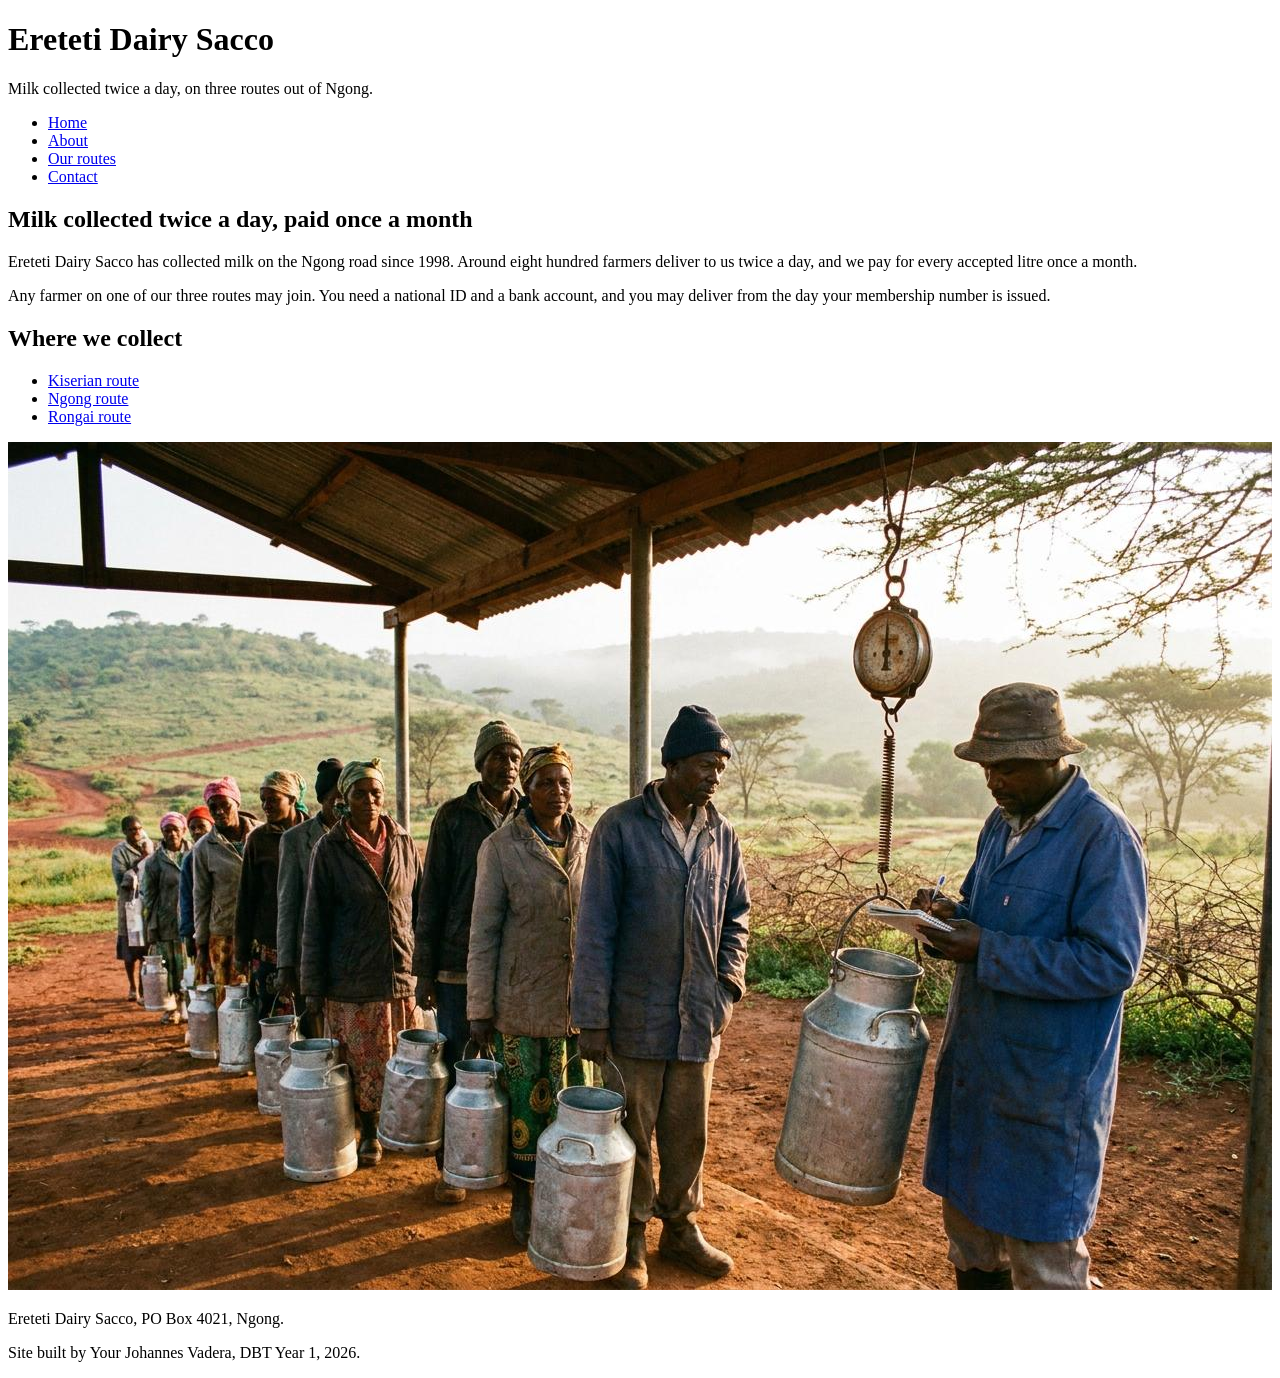
==== index.html @ 57ba9140 "Week 2 four pages, all validating" ====
<!DOCTYPE html>
<html lang="en">
<head>
  <meta charset="utf-8">
  <title>Ereteti Dairy Sacco</title>
</head>
<body>
  <header>
    <h1>Ereteti Dairy Sacco</h1>
    <p>Milk collected twice a day, on three routes out of Ngong.</p>
  </header>

  <nav>
    <ul>
      <li><a href="index.html">Home</a></li>
      <li><a href="about.html">About</a></li>
      <li><a href="routes.html">Our routes</a></li>
      <li><a href="contact.html">Contact</a></li>
    </ul>
  </nav>

  <main>
    <section>
      <h2>Milk collected twice a day, paid once a month</h2>
      <p>Ereteti Dairy Sacco has collected milk on the Ngong road since 1998. Around eight hundred farmers deliver to us twice a day, and we pay for every accepted litre once a month.</p>
      <p>Any farmer on one of our three routes may join. You need a national ID and a bank account, and you may deliver from the day your membership number is issued.</p>
    </section>

    <section>
      <h2>Where we collect</h2>
      <ul>
        <li><a href="routes.html">Kiserian route</a></li>
        <li><a href="routes.html">Ngong route</a></li>
        <li><a href="routes.html">Rongai route</a></li>
      </ul>
    </section>

    <img src="img/collection-centre.jpg" alt="Farmers queuing with churns at the Kiserian centre">
  </main>

  <footer>
    <p>Ereteti Dairy Sacco, PO Box 4021, Ngong.</p>
    <p>Site built by Your Johannes Vadera, DBT Year 1, 2026.</p>
  </footer>
</body>
</html>
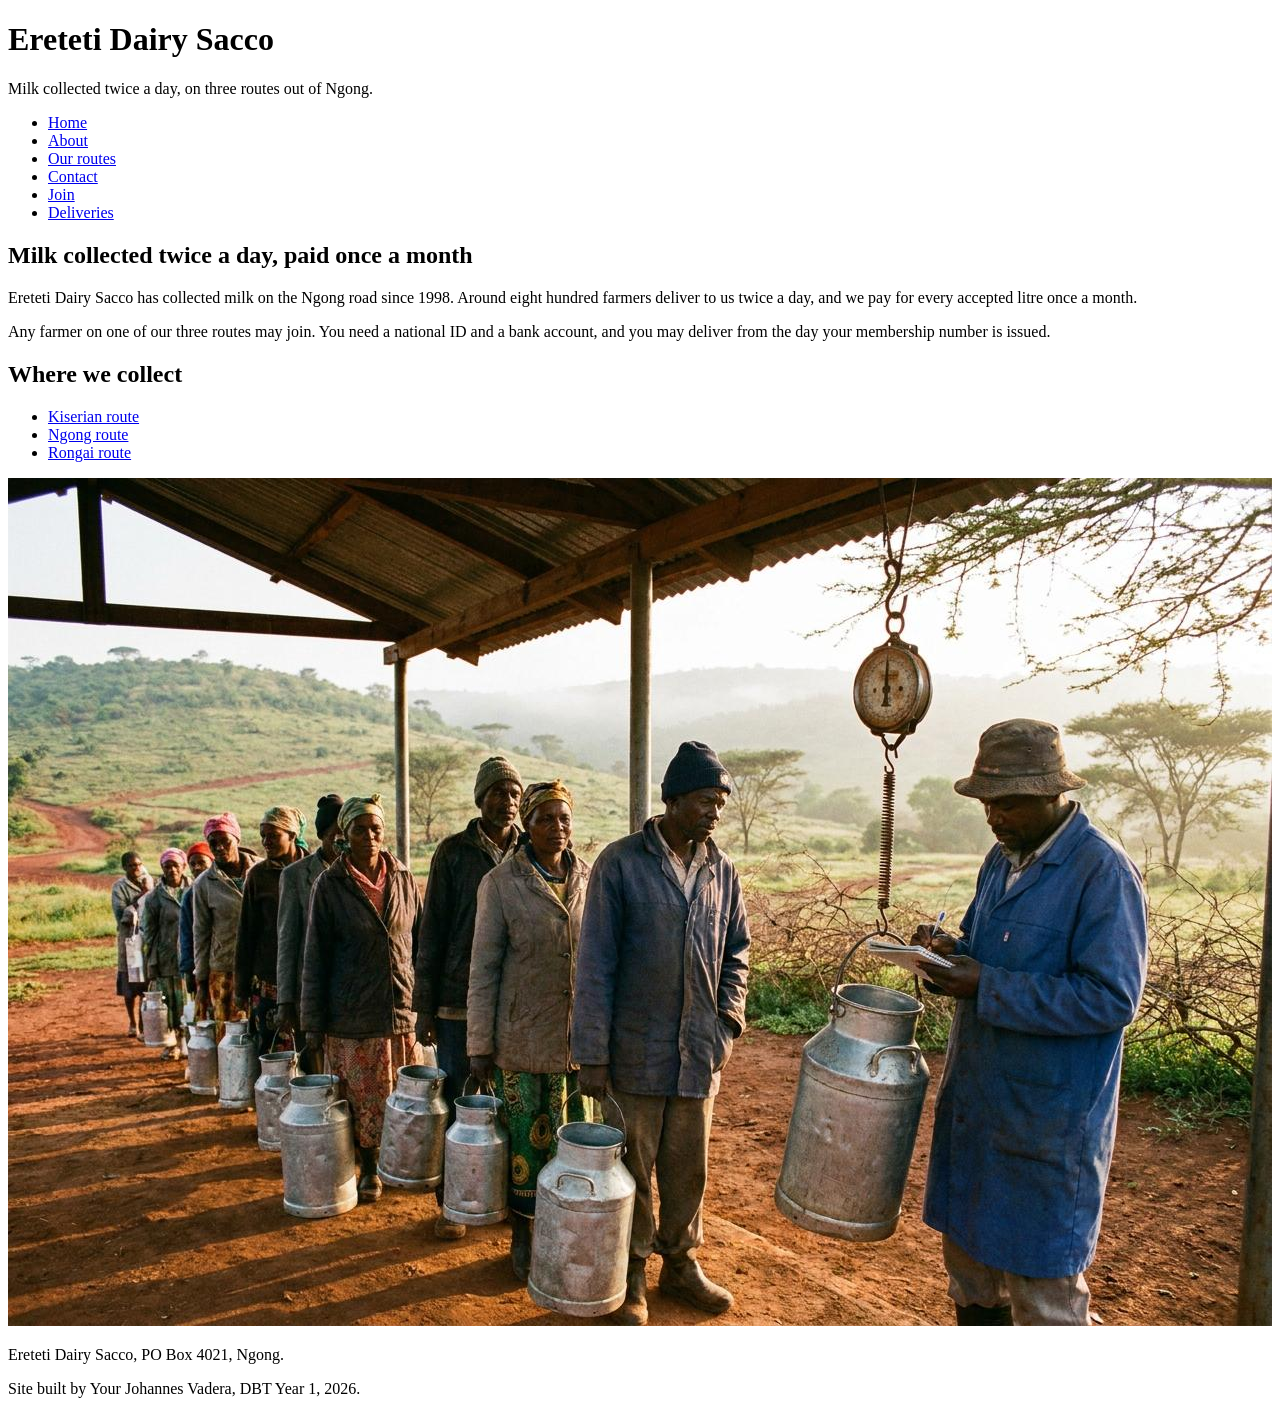
==== commit 50992cd7: "Week 3 the register form and the deliveries table" ====
--- a/index.html
+++ b/index.html
@@ -16,6 +16,8 @@
       <li><a href="about.html">About</a></li>
       <li><a href="routes.html">Our routes</a></li>
       <li><a href="contact.html">Contact</a></li>
+      <li><a href="register.html">Join</a></li>
+      <li><a href="deliveries.html">Deliveries</a></li>
     </ul>
   </nav>
 
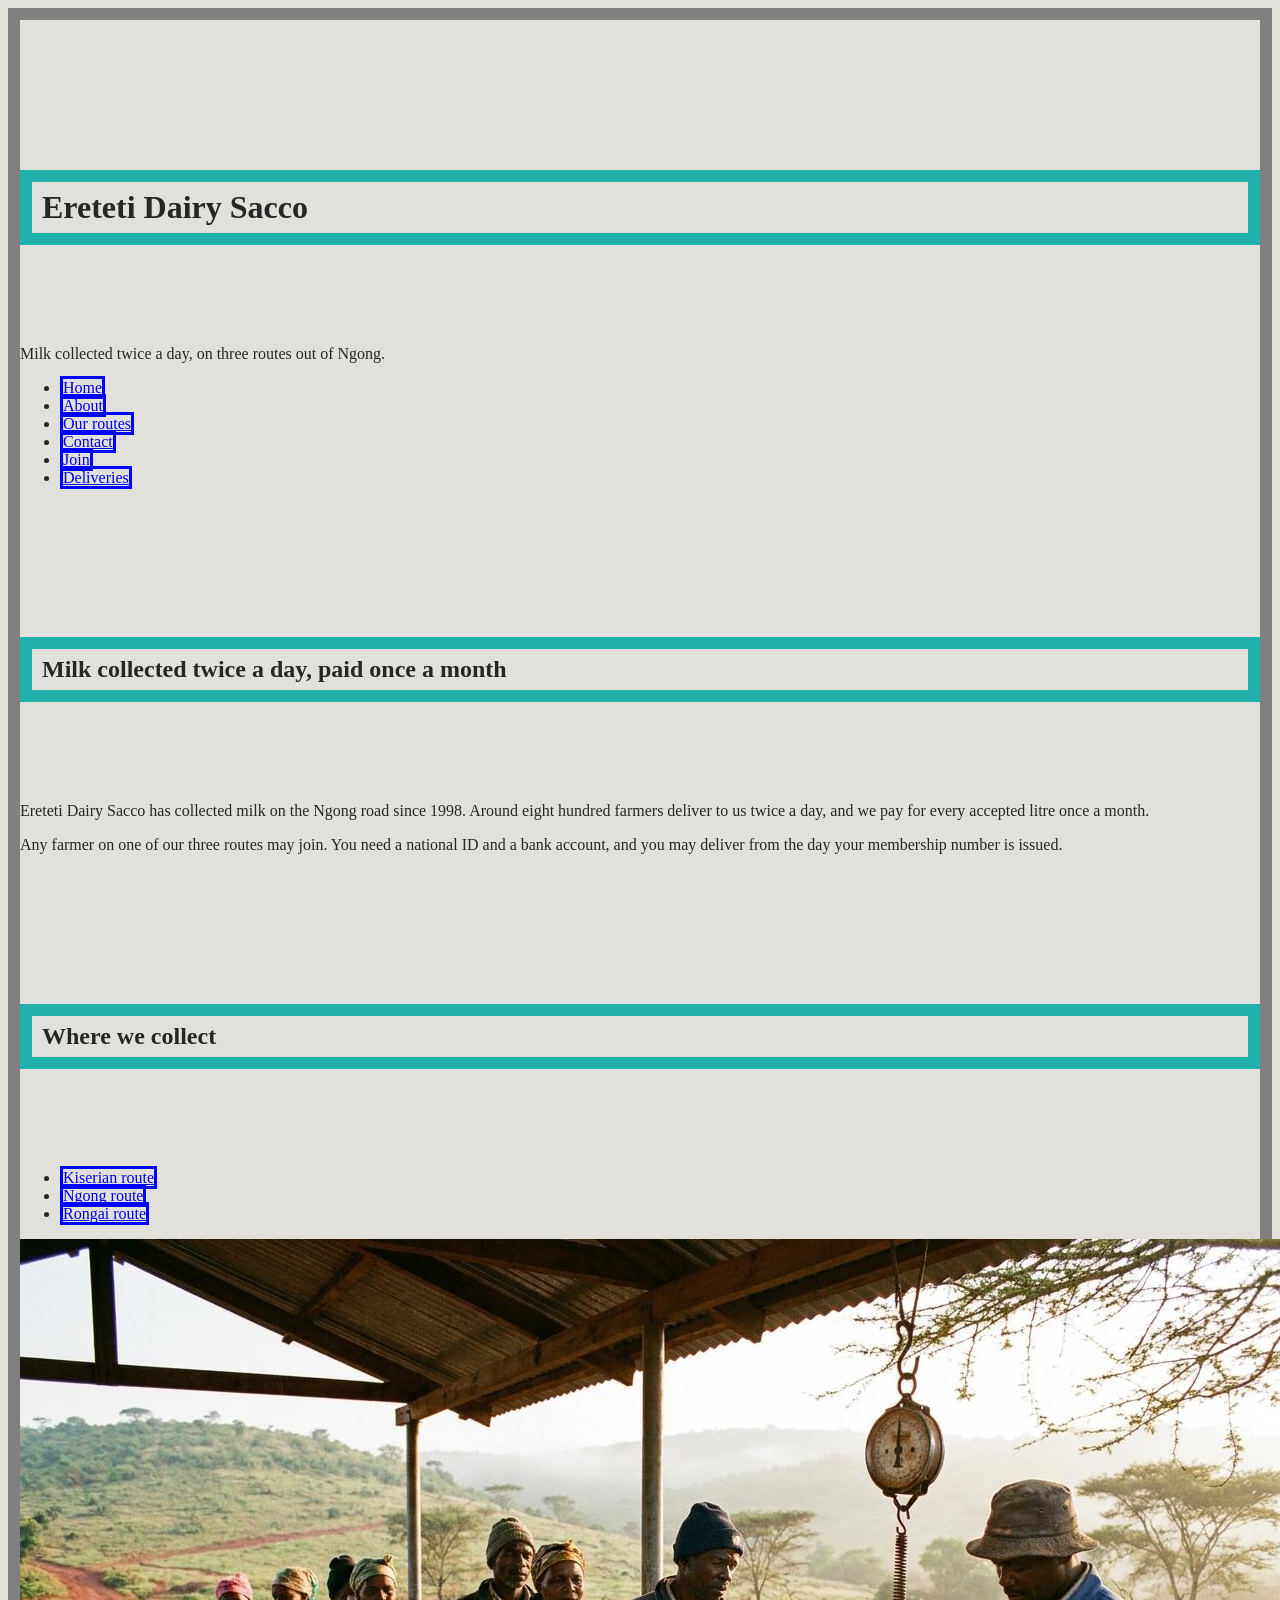
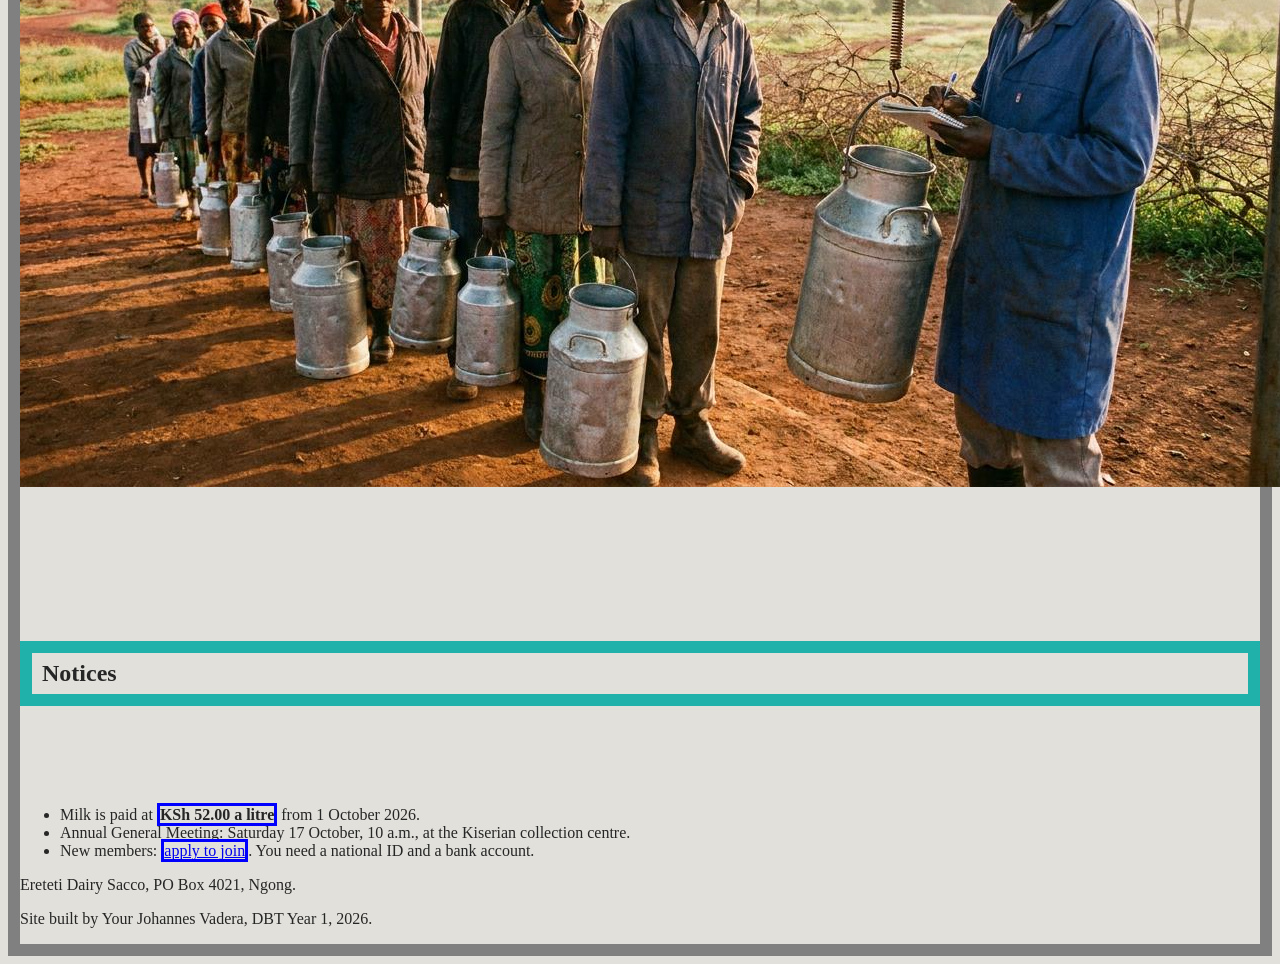
==== commit f64417f3: "Week 6 - the five changes to the HTML" ====
--- a/index.html
+++ b/index.html
@@ -2,7 +2,9 @@
 <html lang="en">
 <head>
   <meta charset="utf-8">
+  <meta name="viewport" content="width=device-width, initial-scale=1">
   <title>Ereteti Dairy Sacco</title>
+  <link rel="stylesheet" href="css/style.css">
 </head>
 <body>
   <header>
@@ -30,7 +32,7 @@
 
     <section>
       <h2>Where we collect</h2>
-      <ul>
+      <ul class="route-cards">
         <li><a href="routes.html">Kiserian route</a></li>
         <li><a href="routes.html">Ngong route</a></li>
         <li><a href="routes.html">Rongai route</a></li>
@@ -40,6 +42,19 @@
     <img src="img/collection-centre.jpg" alt="Farmers queuing with churns at the Kiserian centre">
   </main>
 
+  <aside>
+    <h2>Notices</h2>
+    <ul>
+      <li>Milk is paid at <strong>KSh 52.00 a litre</strong> from
+        1 October 2026.</li>
+      <li>Annual General Meeting: Saturday 17 October, 10 a.m., at the
+        Kiserian collection centre.</li>
+      <li>New members: <a href="register.html">apply to join</a>. You need
+        a national ID and a bank account.</li>
+    </ul>
+  </aside>
+  
+
   <footer>
     <p>Ereteti Dairy Sacco, PO Box 4021, Ngong.</p>
     <p>Site built by Your Johannes Vadera, DBT Year 1, 2026.</p>
--- a/css/style.css
+++ b/css/style.css
@@ -0,0 +1,21 @@
+body{
+    background: #e1e0db;
+    color: #262626;
+    border: 12px solid grey;
+}
+
+h1,h2,h3{
+    border-width: 12px;
+    border-color: lightseagreen;
+    border-style: solid;
+    padding-top: 7px;
+    padding-left: 10px;
+    padding-bottom: 7px;
+    padding-right: 10px;
+    margin-top: 150px;
+    margin-bottom:  100px;
+}
+
+strong,ia,a{
+    border: 3px solid blue;
+}
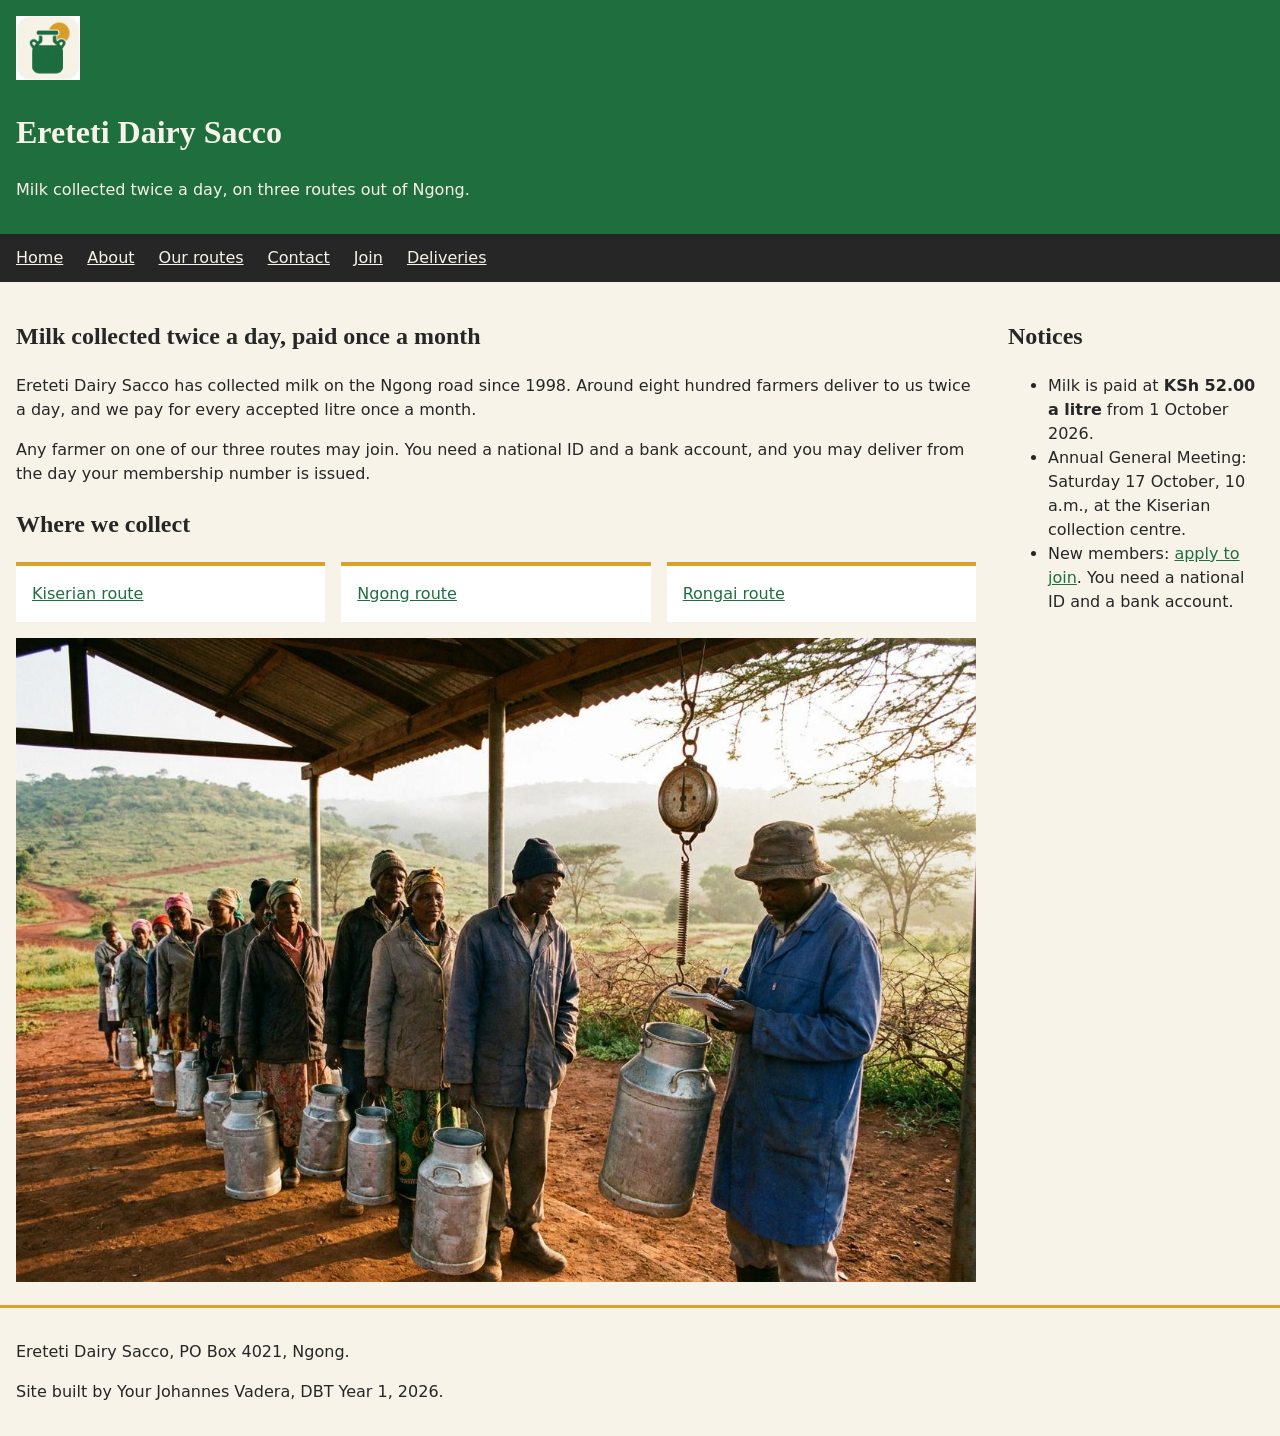
==== commit fbbf723e: "Add the sacco logo and favicon to all six pages" ====
--- a/index.html
+++ b/index.html
@@ -5,9 +5,11 @@
   <meta name="viewport" content="width=device-width, initial-scale=1">
   <title>Ereteti Dairy Sacco</title>
   <link rel="stylesheet" href="css/style.css">
+  <link rel="icon" href="img/favicon-edairy.png">
 </head>
 <body>
   <header>
+    <img src="img/logo-edairy.png" alt="Ereteti Dairy Sacco logo" width="64" height="64">
     <h1>Ereteti Dairy Sacco</h1>
     <p>Milk collected twice a day, on three routes out of Ngong.</p>
   </header>
--- a/css/style.css
+++ b/css/style.css
@@ -1,21 +1,131 @@
-body{
-    background: #e1e0db;
-    color: #262626;
-    border: 12px solid grey;
+* {
+  box-sizing: border-box;
+}
+body {
+  margin: 0;
+  background: #F7F3E8;
+  color: #262626;
+  font-family: "Source Sans 3", system-ui, sans-serif;
+  line-height: 1.5;
+}
+h1, h2 {
+  font-family: "Source Serif 4", Georgia, serif;
 }
 
-h1,h2,h3{
-    border-width: 12px;
-    border-color: lightseagreen;
-    border-style: solid;
-    padding-top: 7px;
-    padding-left: 10px;
-    padding-bottom: 7px;
-    padding-right: 10px;
-    margin-top: 150px;
-    margin-bottom:  100px;
+header {
+  background: #1F6F3E;
+  color: #F7F3E8;
+}
+nav {
+  background: #262626;
+}
+nav a {            
+  color: #F7F3E8;
+}
+a {
+  color: #1F6F3E;
+}
+header, main, aside, footer {
+  padding: 1rem;
+}
+footer {
+  border-top: 3px solid #D8A22B;
 }
 
-strong,ia,a{
-    border: 3px solid blue;
+img {
+  max-width: 100%;
+  height: auto;
+}
+th, td {
+  padding: 0.4rem 0.75rem;
+  text-align: left;
+  border-bottom: 1px solid #c9c2ad;
+}
+thead th {
+  background: #1F6F3E;
+  color: #F7F3E8;
+}
+label {
+  display: block;
+  margin-top: 0.75rem;
+}
+input, select, button {
+  font: inherit;
+  padding: 0.4rem 0.6rem;
+  max-width: 100%;
+}
+button {
+  background: #1F6F3E;
+  color: #F7F3E8;
+  border: 0;
+  padding: 0.6rem 1.2rem;
+  margin-top: 1rem;
+}
+
+body {
+  display: grid;                                     
+  grid-template-columns: minmax(0, 1fr) 18rem;       
+  grid-template-areas:
+    "header header"
+    "nav    nav"
+    "main   aside"
+    "footer footer";
+}
+
+header { grid-area: header; }
+nav    { grid-area: nav; }
+main   { grid-area: main; }                          
+aside  { grid-area: aside; }
+footer { grid-area: footer; }
+
+nav {
+  position: sticky;
+  top: 0;
+}
+nav ul {
+  display: flex;
+  flex-wrap: wrap;
+  gap: 0.25rem 1.5rem;
+  list-style: none;
+  margin: 0;
+  padding: 0.75rem 1rem;
+}
+
+.route-cards {
+  display: flex;
+  flex-wrap: wrap;
+  gap: 1rem;
+  list-style: none;
+  padding: 0;
+}
+.route-cards li {
+  flex: 1 1 12rem;
+  padding: 1rem;
+  background: #ffffff;
+  border-top: 4px solid #D8A22B;
+}
+
+th, td {
+  white-space: nowrap;
+}
+.table-scroll {
+  overflow-x: auto;
+}
+
+@media (max-width: 700px) {
+  body {
+    grid-template-columns: minmax(0, 1fr);
+    grid-template-areas:
+      "header"
+      "nav"
+      "main"
+      "aside"
+      "footer";
+  }
+  nav {
+    position: static;
+  }
+  nav ul {
+    flex-direction: column;
+  }
 }
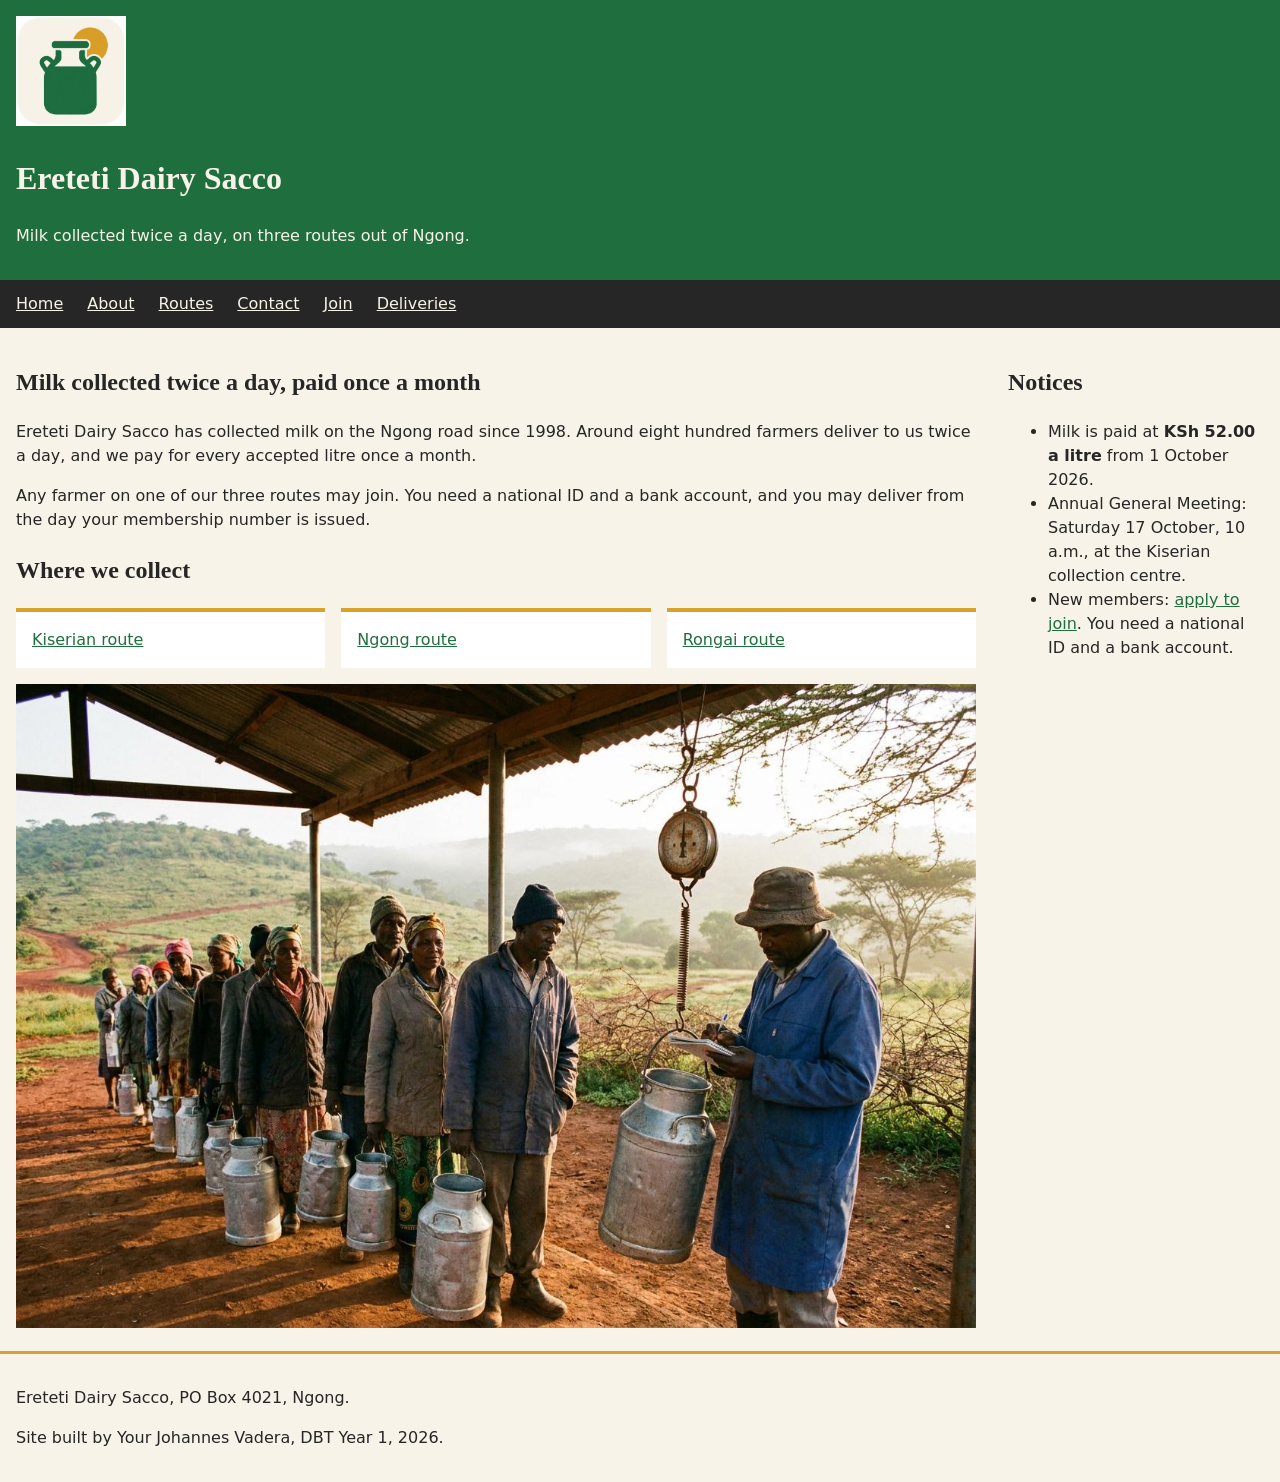
==== commit bf9113ba: "Week 2 pages corrected to match practical" ====
--- a/index.html
+++ b/index.html
@@ -18,7 +18,7 @@
     <ul>
       <li><a href="index.html">Home</a></li>
       <li><a href="about.html">About</a></li>
-      <li><a href="routes.html">Our routes</a></li>
+      <li><a href="routes.html">Routes</a></li>
       <li><a href="contact.html">Contact</a></li>
       <li><a href="register.html">Join</a></li>
       <li><a href="deliveries.html">Deliveries</a></li>
--- a/css/style.css
+++ b/css/style.css
@@ -15,6 +15,10 @@
 header {
   background: #1F6F3E;
   color: #F7F3E8;
+}
+header img {
+  width: 110px;
+  height: auto;
 }
 nav {
   background: #262626;
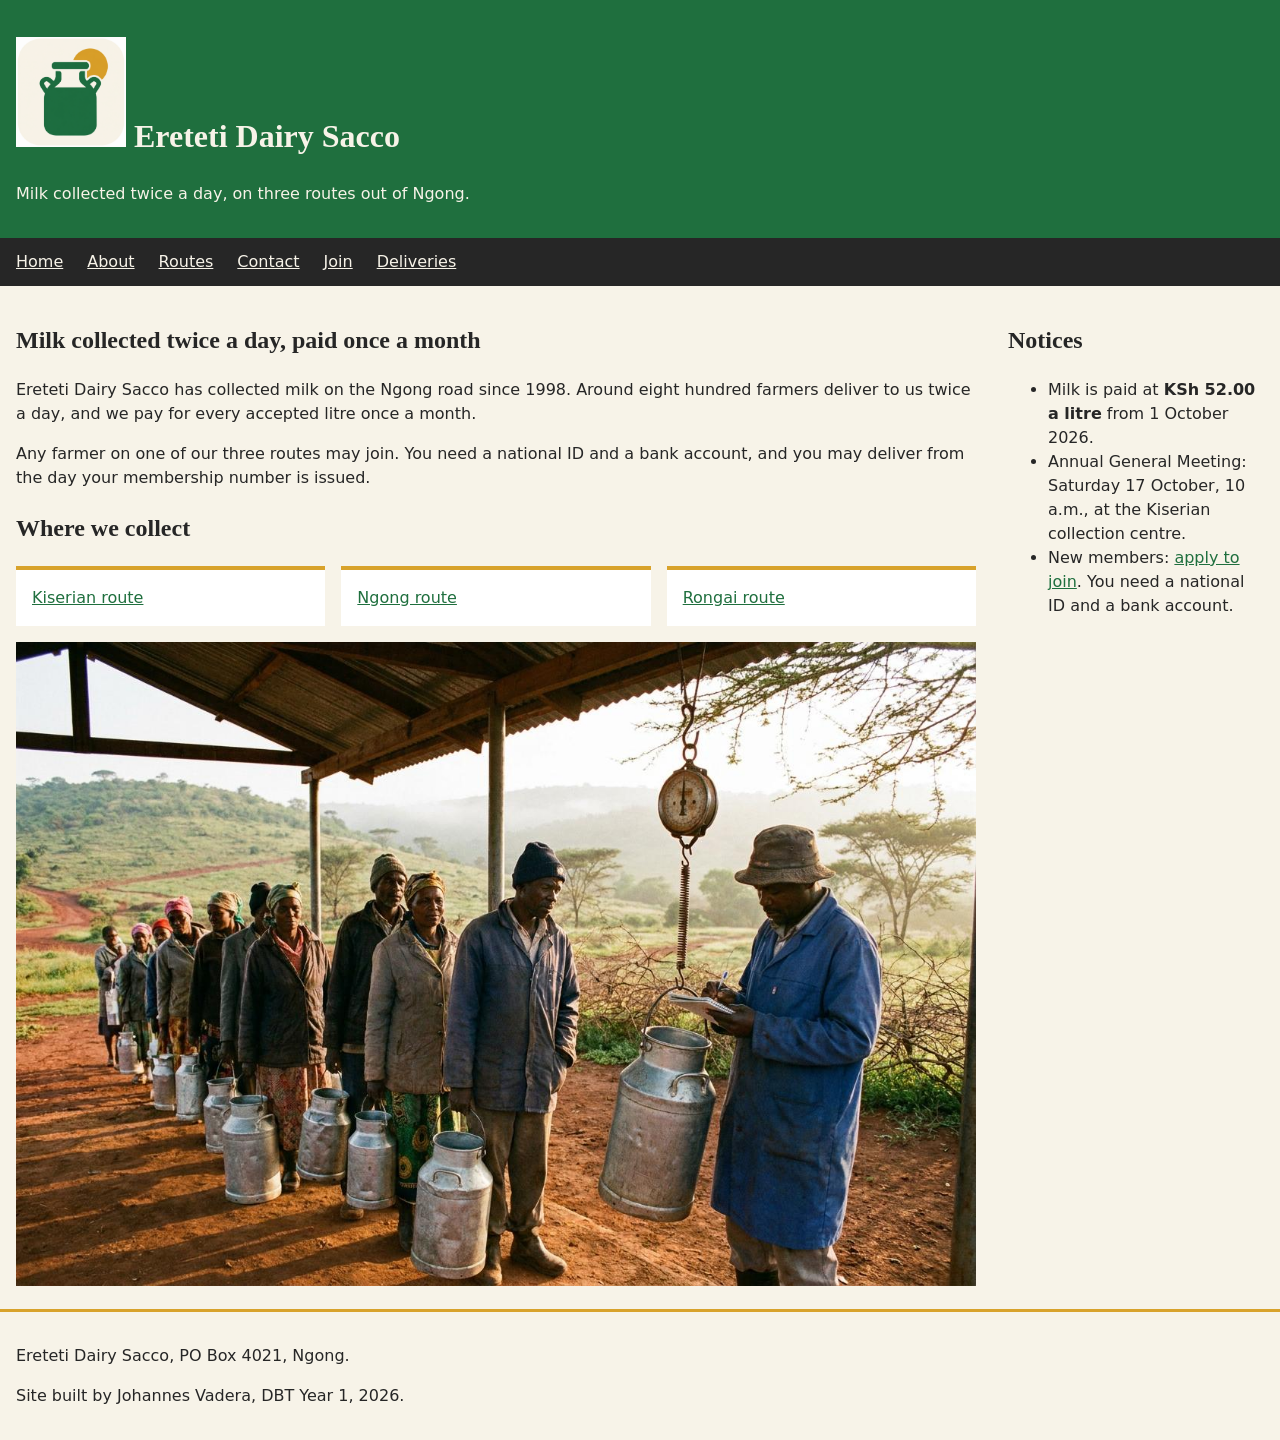
==== commit 364b67e5: "Use the professor's index.html, logo and footer on all six pages" ====
--- a/index.html
+++ b/index.html
@@ -5,13 +5,17 @@
   <meta name="viewport" content="width=device-width, initial-scale=1">
   <title>Ereteti Dairy Sacco</title>
   <link rel="stylesheet" href="css/style.css">
-  <link rel="icon" href="img/favicon-edairy.png">
+  <link rel="icon" type="image/png" href="img/favicon-edairy.png">
 </head>
 <body>
+
   <header>
-    <img src="img/logo-edairy.png" alt="Ereteti Dairy Sacco logo" width="64" height="64">
-    <h1>Ereteti Dairy Sacco</h1>
-    <p>Milk collected twice a day, on three routes out of Ngong.</p>
+    <h1>
+      <img src="img/logo-edairy.png" alt="" class="logo">
+      Ereteti Dairy Sacco
+    </h1>
+    <p>Milk collected twice a day, on three routes
+       out of Ngong.</p>
   </header>
 
   <nav>
@@ -27,9 +31,16 @@
 
   <main>
     <section>
-      <h2>Milk collected twice a day, paid once a month</h2>
-      <p>Ereteti Dairy Sacco has collected milk on the Ngong road since 1998. Around eight hundred farmers deliver to us twice a day, and we pay for every accepted litre once a month.</p>
-      <p>Any farmer on one of our three routes may join. You need a national ID and a bank account, and you may deliver from the day your membership number is issued.</p>
+      <h2>Milk collected twice a day,
+          paid once a month</h2>
+      <p>Ereteti Dairy Sacco has collected milk on
+      the Ngong road since 1998. Around eight hundred
+      farmers deliver to us twice a day, and we pay
+      for every accepted litre once a month.</p>
+      <p>Any farmer on one of our three routes may
+      join. You need a national ID and a bank account,
+      and you may deliver from the day your
+      membership number is issued.</p>
     </section>
 
     <section>
@@ -39,27 +50,33 @@
         <li><a href="routes.html">Ngong route</a></li>
         <li><a href="routes.html">Rongai route</a></li>
       </ul>
+      <img src="img/collection-centre.jpg"
+           alt="Farmers queuing with churns at
+                the Kiserian centre">
     </section>
-
-    <img src="img/collection-centre.jpg" alt="Farmers queuing with churns at the Kiserian centre">
   </main>
 
   <aside>
     <h2>Notices</h2>
     <ul>
-      <li>Milk is paid at <strong>KSh 52.00 a litre</strong> from
-        1 October 2026.</li>
-      <li>Annual General Meeting: Saturday 17 October, 10 a.m., at the
-        Kiserian collection centre.</li>
-      <li>New members: <a href="register.html">apply to join</a>. You need
-        a national ID and a bank account.</li>
+      <li>Milk is paid at
+          <strong>KSh 52.00 a litre</strong>
+          from 1 October 2026.</li>
+      <li>Annual General Meeting: Saturday
+          17 October, 10 a.m., at the
+          Kiserian collection centre.</li>
+      <li>New members:
+          <a href="register.html">apply to join</a>.
+          You need a national ID and a
+          bank account.</li>
     </ul>
   </aside>
-  
 
   <footer>
     <p>Ereteti Dairy Sacco, PO Box 4021, Ngong.</p>
-    <p>Site built by Your Johannes Vadera, DBT Year 1, 2026.</p>
+    <p>Site built by Johannes Vadera,
+       DBT Year 1, 2026.</p>
   </footer>
+
 </body>
-</html>
+</html>
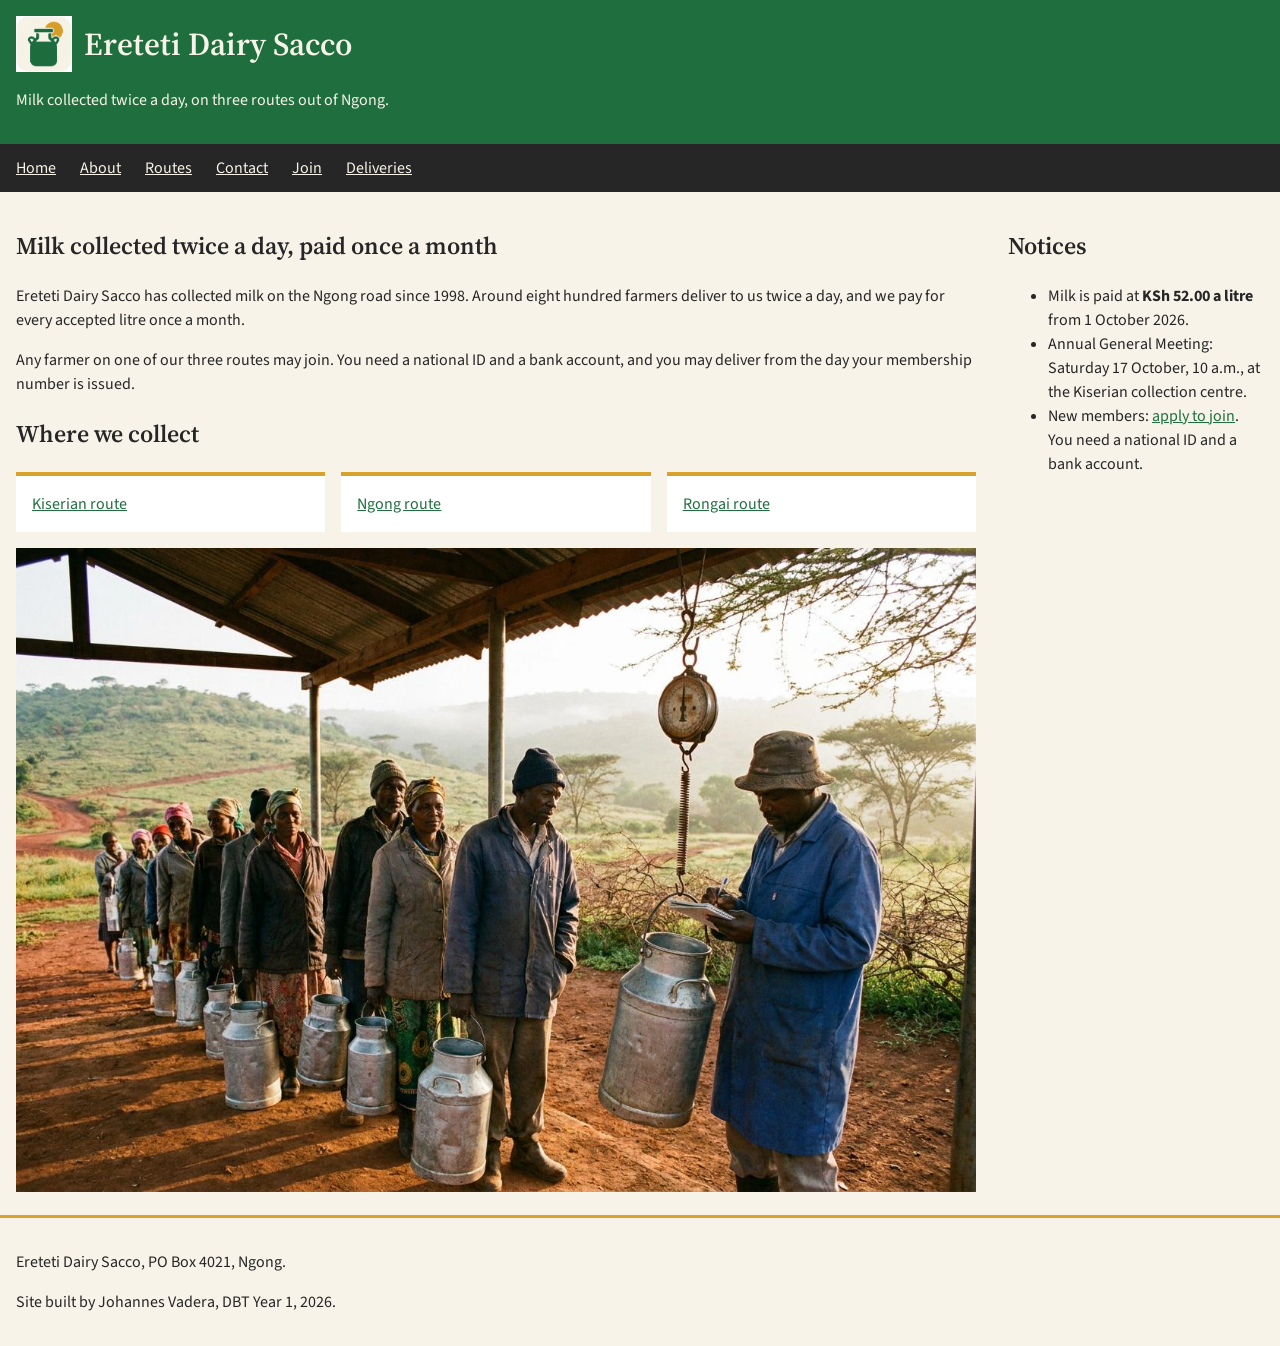
==== commit 77d06b70: "eek 6 code-along: Google Fonts, and the logo beside the name" ====
--- a/index.html
+++ b/index.html
@@ -4,6 +4,7 @@
   <meta charset="utf-8">
   <meta name="viewport" content="width=device-width, initial-scale=1">
   <title>Ereteti Dairy Sacco</title>
+  <link rel="stylesheet" href="https://fonts.googleapis.com/css2?family=Source+Sans+3:wght@400;600&amp;family=Source+Serif+4:wght@600&amp;display=swap">
   <link rel="stylesheet" href="css/style.css">
   <link rel="icon" type="image/png" href="img/favicon-edairy.png">
 </head>
--- a/css/style.css
+++ b/css/style.css
@@ -10,15 +10,22 @@
 }
 h1, h2 {
   font-family: "Source Serif 4", Georgia, serif;
+  font-weight: 600;
 }
 
 header {
   background: #1F6F3E;
   color: #F7F3E8;
 }
-header img {
-  width: 110px;
+.logo {
+  width: 3.5rem;
   height: auto;
+}
+h1 {
+  display: flex;
+  align-items: center;
+  gap: 0.75rem;
+  margin: 0;
 }
 nav {
   background: #262626;
@@ -132,4 +139,7 @@
   nav ul {
     flex-direction: column;
   }
+  .logo {
+    width: 2.5rem;
+  }
 }
